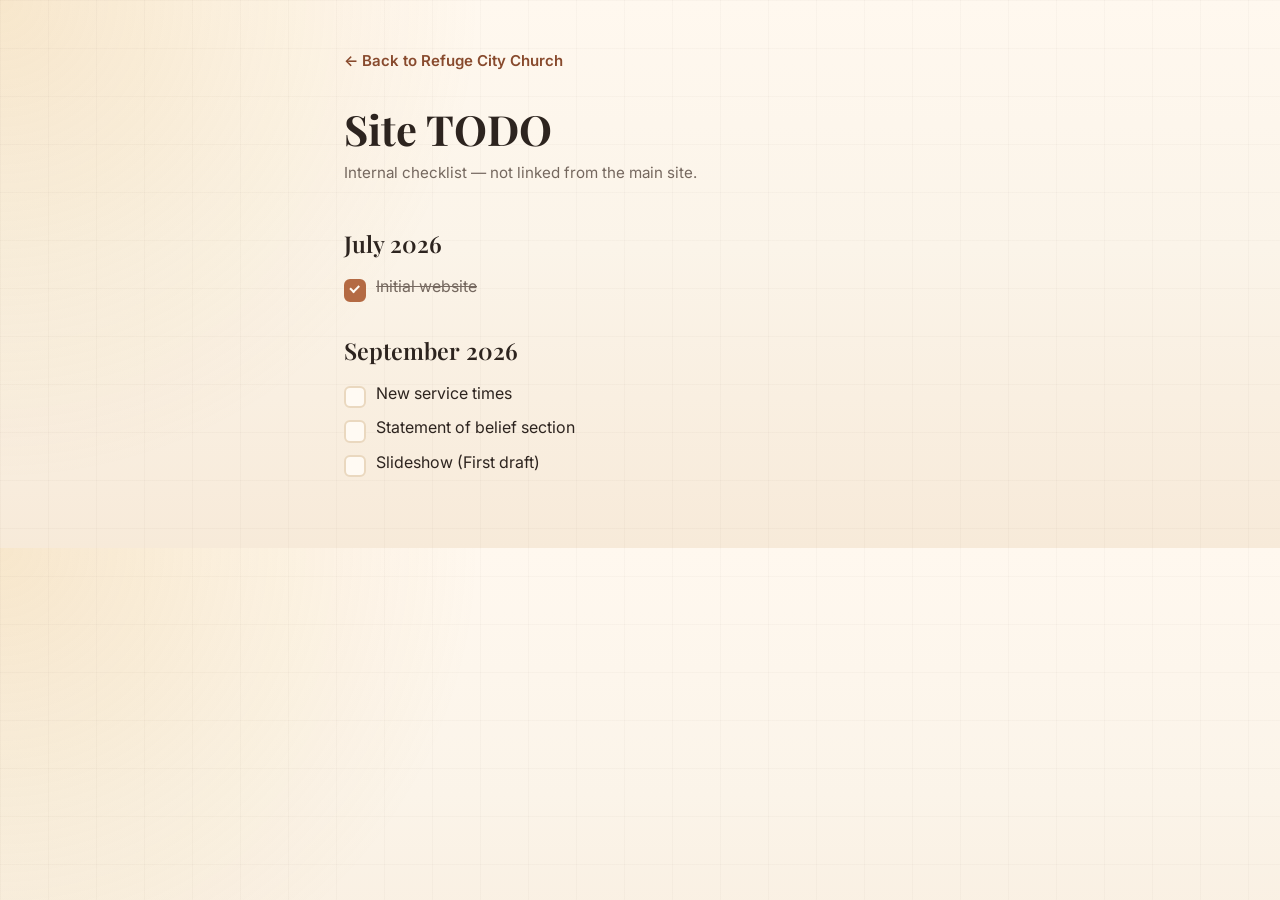
==== todo/index.html @ a8a4a45a "Add README.md for project documentation, create robots.txt to manage search engine indexing, and add" ====
<!DOCTYPE html>
<html lang="en">

<head>
  <meta charset="UTF-8">
  <meta name="viewport" content="width=device-width, initial-scale=1.0">
  <meta name="robots" content="noindex, nofollow">
  <title>Site TODO | Refuge City Church</title>
  <link rel="preconnect" href="https://fonts.googleapis.com">
  <link rel="preconnect" href="https://fonts.gstatic.com" crossorigin="">
  <link
    href="https://fonts.googleapis.com/css2?family=Inter:wght@400;500;600;700;800&family=Playfair+Display:wght@600;700&display=swap"
    rel="stylesheet">
  <style>
    :root {
      --color-cream: #fbf4e9;
      --color-sand: #ead8bf;
      --color-clay: #b46a43;
      --color-clay-dark: #884a2d;
      --color-ink: #2d241f;
      --color-muted: #75685f;
      --color-white: #fffaf3;
      --color-gold: #d9a441;
    }

    * {
      box-sizing: border-box;
    }

    body {
      margin: 0;
      color: var(--color-ink);
      background:
        radial-gradient(circle at top left, rgba(217, 164, 65, 0.2), transparent 30rem),
        linear-gradient(180deg, #fff8ef 0%, var(--color-cream) 45%, #f7ead9 100%);
      font-family: "Inter", Arial, sans-serif;
      line-height: 1.6;
    }

    body::before {
      content: "";
      position: fixed;
      inset: 0;
      z-index: -1;
      background-image:
        linear-gradient(rgba(45, 36, 31, 0.025) 1px, transparent 1px),
        linear-gradient(90deg, rgba(45, 36, 31, 0.025) 1px, transparent 1px);
      background-size: 48px 48px;
    }

    .todo-page {
      max-width: 40rem;
      margin: 0 auto;
      padding: 3rem 1.5rem 4rem;
    }

    .todo-back {
      display: inline-block;
      margin-bottom: 2rem;
      color: var(--color-clay-dark);
      font-size: 0.94rem;
      font-weight: 600;
      text-decoration: none;
    }

    .todo-back:hover {
      color: var(--color-clay);
      text-decoration: underline;
    }

    .todo-page h1 {
      margin: 0 0 0.5rem;
      font-family: "Playfair Display", Georgia, serif;
      font-size: clamp(2rem, 4vw, 2.6rem);
      font-weight: 700;
      line-height: 1.15;
    }

    .todo-note {
      margin: 0 0 2.5rem;
      color: var(--color-muted);
      font-size: 0.95rem;
    }

    .todo-content h2 {
      margin: 2rem 0 0.75rem;
      font-family: "Playfair Display", Georgia, serif;
      font-size: 1.45rem;
      font-weight: 600;
      color: var(--color-ink);
    }

    .todo-list {
      margin: 0;
      padding: 0;
      list-style: none;
    }

    .todo-list li {
      position: relative;
      margin: 0.55rem 0;
      padding-left: 2rem;
      color: var(--color-ink);
    }

    .todo-list li::before {
      content: "";
      position: absolute;
      top: 0.3rem;
      left: 0;
      width: 1.15rem;
      height: 1.15rem;
      border: 2px solid var(--color-sand);
      border-radius: 6px;
      background: var(--color-white);
    }

    .todo-list li.done::before {
      border-color: var(--color-clay);
      background: var(--color-clay);
    }

    .todo-list li.done::after {
      content: "";
      position: absolute;
      top: 0.66rem;
      left: 0.35rem;
      width: 0.42rem;
      height: 0.22rem;
      border-left: 2px solid var(--color-white);
      border-bottom: 2px solid var(--color-white);
      transform: rotate(-45deg);
    }

    .todo-list del {
      color: var(--color-muted);
    }
  </style>
</head>

<body>
  <main class="todo-page">
    <a class="todo-back" href="/">← Back to Refuge City Church</a>
    <h1>Site TODO</h1>
    <p class="todo-note">Internal checklist — not linked from the main site.</p>
    <div class="todo-content">
      <h2>July 2026</h2>
      <ul class="todo-list">
        <li class="done"><del>Initial website</del></li>
      </ul>

      <h2>September 2026</h2>
      <ul class="todo-list">
        <li>New service times</li>
        <li>Statement of belief section</li>
        <li>Slideshow (First draft)</li>
      </ul>
    </div>
  </main>
</body>

</html>
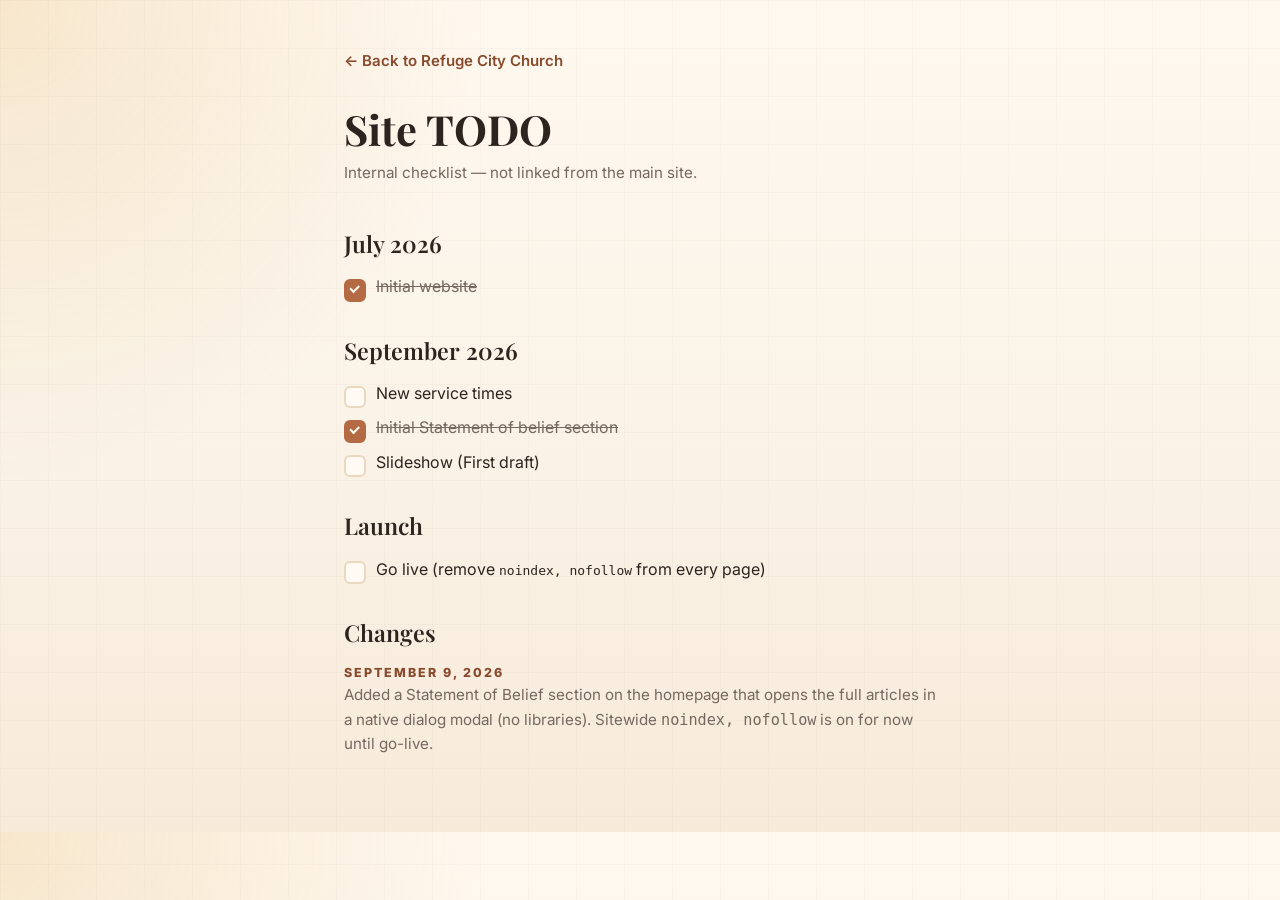
==== commit abe4174f: "Add Statement of Belief modal to homepage Adds a #beliefs section that opens the articles in a nativ" ====
--- a/todo/index.html
+++ b/todo/index.html
@@ -135,6 +135,27 @@
     .todo-list del {
       color: var(--color-muted);
     }
+
+    .todo-changes {
+      margin: 0;
+      padding: 0;
+      list-style: none;
+    }
+
+    .todo-changes li {
+      margin: 0.75rem 0;
+      color: var(--color-muted);
+      font-size: 0.95rem;
+    }
+
+    .todo-change-date {
+      display: block;
+      color: var(--color-clay-dark);
+      font-size: 0.78rem;
+      font-weight: 800;
+      letter-spacing: 0.16em;
+      text-transform: uppercase;
+    }
   </style>
 </head>
 
@@ -152,8 +173,23 @@
       <h2>September 2026</h2>
       <ul class="todo-list">
         <li>New service times</li>
-        <li>Statement of belief section</li>
+        <li class="done"><del>Initial Statement of belief section</del></li>
         <li>Slideshow (First draft)</li>
+      </ul>
+
+      <h2>Launch</h2>
+      <ul class="todo-list">
+        <li>Go live (remove <code>noindex, nofollow</code> from every page)</li>
+      </ul>
+
+      <h2>Changes</h2>
+      <ul class="todo-changes">
+        <li>
+          <span class="todo-change-date">September 9, 2026</span>
+          Added a Statement of Belief section on the homepage that opens the full
+          articles in a native dialog modal (no libraries). Sitewide
+          <code>noindex, nofollow</code> is on for now until go-live.
+        </li>
       </ul>
     </div>
   </main>
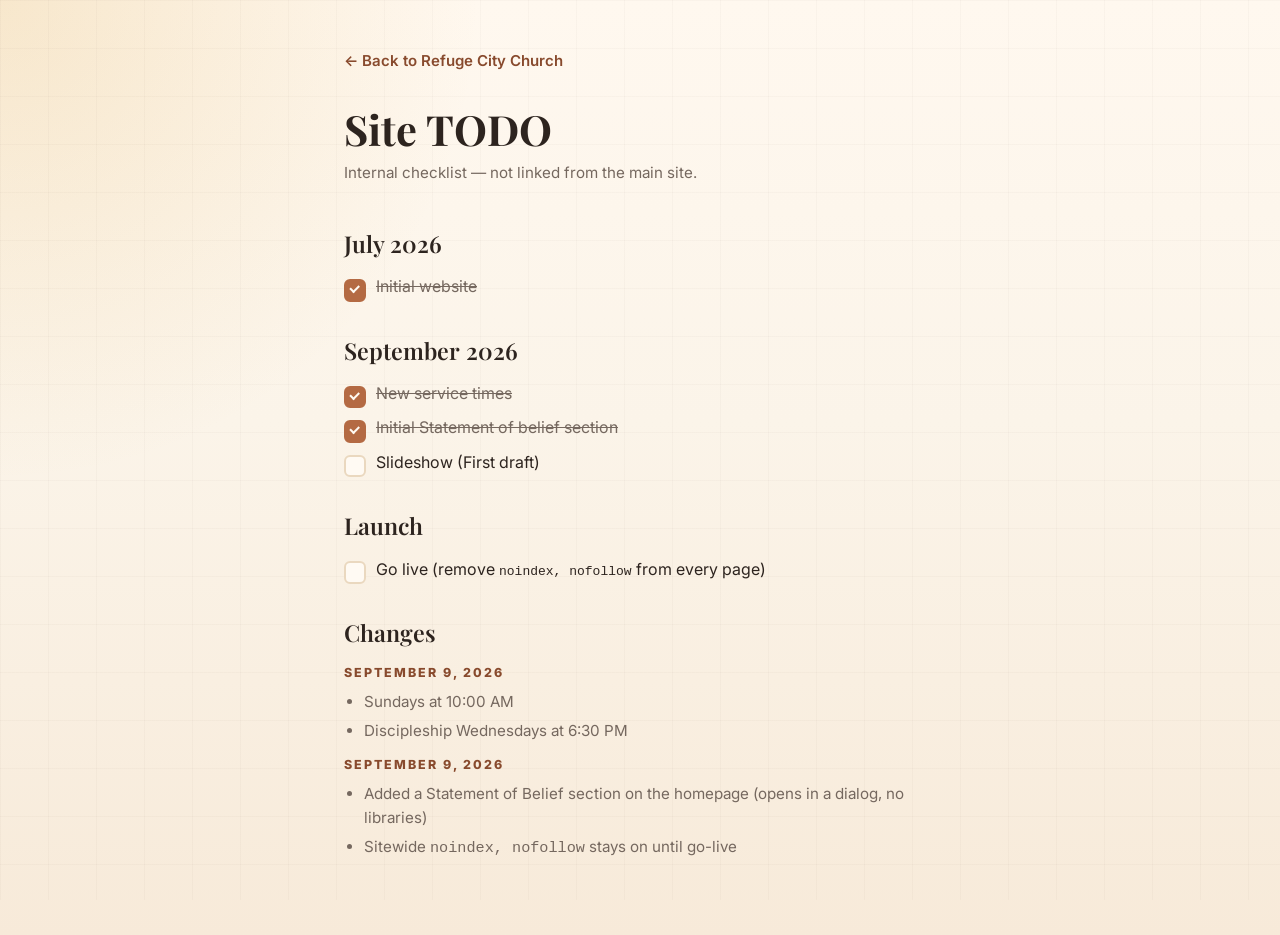
==== commit ddae37ec: "Update service times for Sunday and Discipleship Wednesday. Co-authored-by: Cursor <cursoragent@curs" ====
--- a/todo/index.html
+++ b/todo/index.html
@@ -142,10 +142,22 @@
       list-style: none;
     }
 
-    .todo-changes li {
+    .todo-changes > li {
       margin: 0.75rem 0;
       color: var(--color-muted);
       font-size: 0.95rem;
+    }
+
+    .todo-changes ul {
+      margin: 0.4rem 0 0;
+      padding-left: 1.25rem;
+    }
+
+    .todo-changes ul li {
+      margin: 0.3rem 0;
+      color: var(--color-muted);
+      font-size: 0.95rem;
+      list-style: disc;
     }
 
     .todo-change-date {
@@ -172,7 +184,7 @@
 
       <h2>September 2026</h2>
       <ul class="todo-list">
-        <li>New service times</li>
+        <li class="done"><del>New service times</del></li>
         <li class="done"><del>Initial Statement of belief section</del></li>
         <li>Slideshow (First draft)</li>
       </ul>
@@ -186,9 +198,17 @@
       <ul class="todo-changes">
         <li>
           <span class="todo-change-date">September 9, 2026</span>
-          Added a Statement of Belief section on the homepage that opens the full
-          articles in a native dialog modal (no libraries). Sitewide
-          <code>noindex, nofollow</code> is on for now until go-live.
+          <ul>
+            <li>Sundays at 10:00 AM</li>
+            <li>Discipleship Wednesdays at 6:30 PM</li>
+          </ul>
+        </li>
+        <li>
+          <span class="todo-change-date">September 9, 2026</span>
+          <ul>
+            <li>Added a Statement of Belief section on the homepage (opens in a dialog, no libraries)</li>
+            <li>Sitewide <code>noindex, nofollow</code> stays on until go-live</li>
+          </ul>
         </li>
       </ul>
     </div>
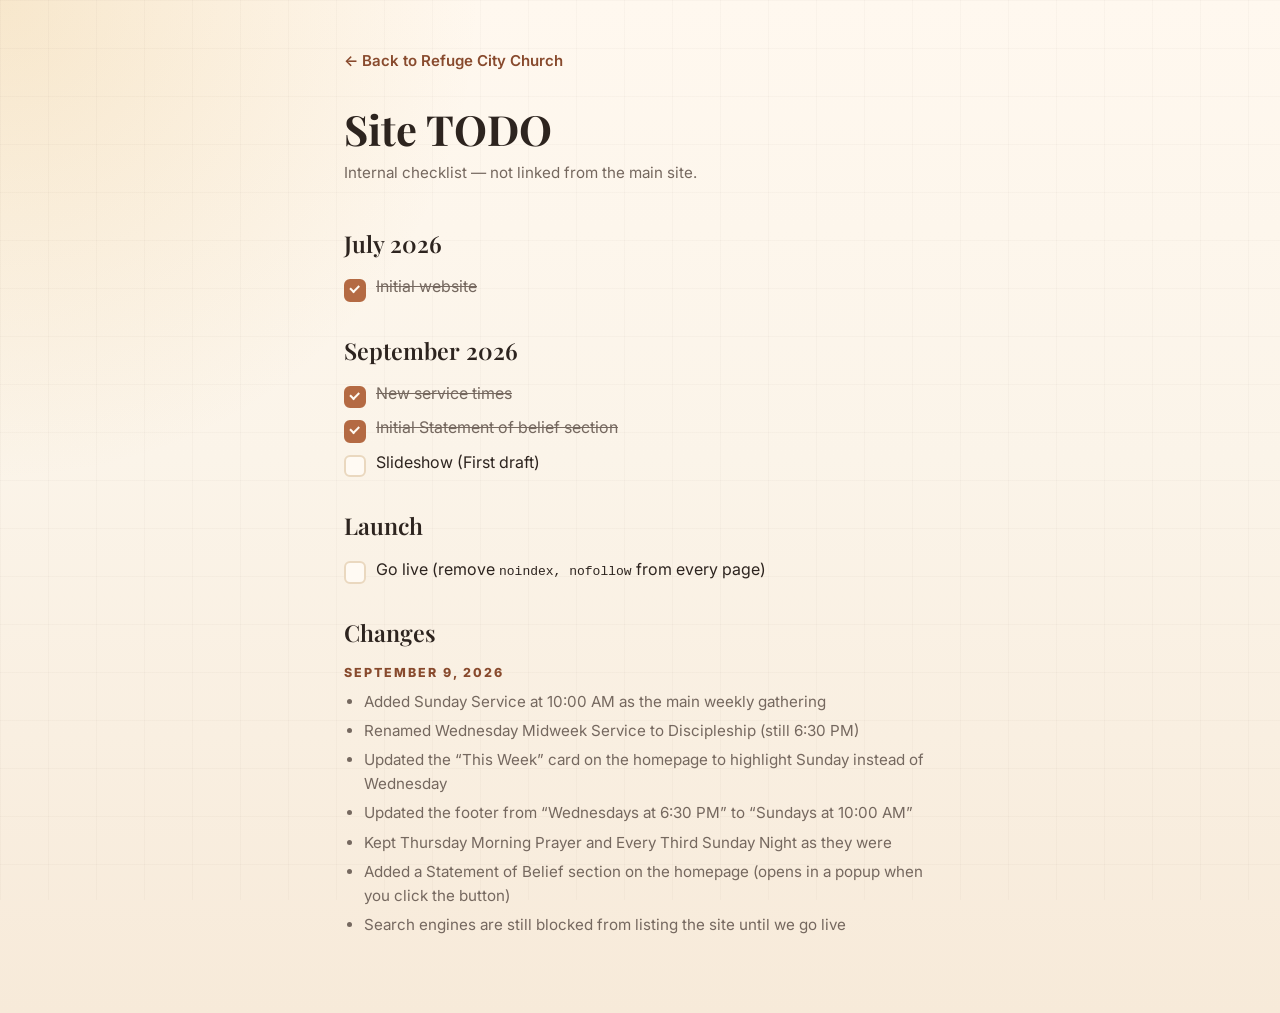
==== commit 12ee4a7c: "Clarify same-day Changes bullets for the pastor. Co-authored-by: Cursor <cursoragent@cursor.com>" ====
--- a/todo/index.html
+++ b/todo/index.html
@@ -199,15 +199,13 @@
         <li>
           <span class="todo-change-date">September 9, 2026</span>
           <ul>
-            <li>Sundays at 10:00 AM</li>
-            <li>Discipleship Wednesdays at 6:30 PM</li>
-          </ul>
-        </li>
-        <li>
-          <span class="todo-change-date">September 9, 2026</span>
-          <ul>
-            <li>Added a Statement of Belief section on the homepage (opens in a dialog, no libraries)</li>
-            <li>Sitewide <code>noindex, nofollow</code> stays on until go-live</li>
+            <li>Added Sunday Service at 10:00 AM as the main weekly gathering</li>
+            <li>Renamed Wednesday Midweek Service to Discipleship (still 6:30 PM)</li>
+            <li>Updated the “This Week” card on the homepage to highlight Sunday instead of Wednesday</li>
+            <li>Updated the footer from “Wednesdays at 6:30 PM” to “Sundays at 10:00 AM”</li>
+            <li>Kept Thursday Morning Prayer and Every Third Sunday Night as they were</li>
+            <li>Added a Statement of Belief section on the homepage (opens in a popup when you click the button)</li>
+            <li>Search engines are still blocked from listing the site until we go live</li>
           </ul>
         </li>
       </ul>
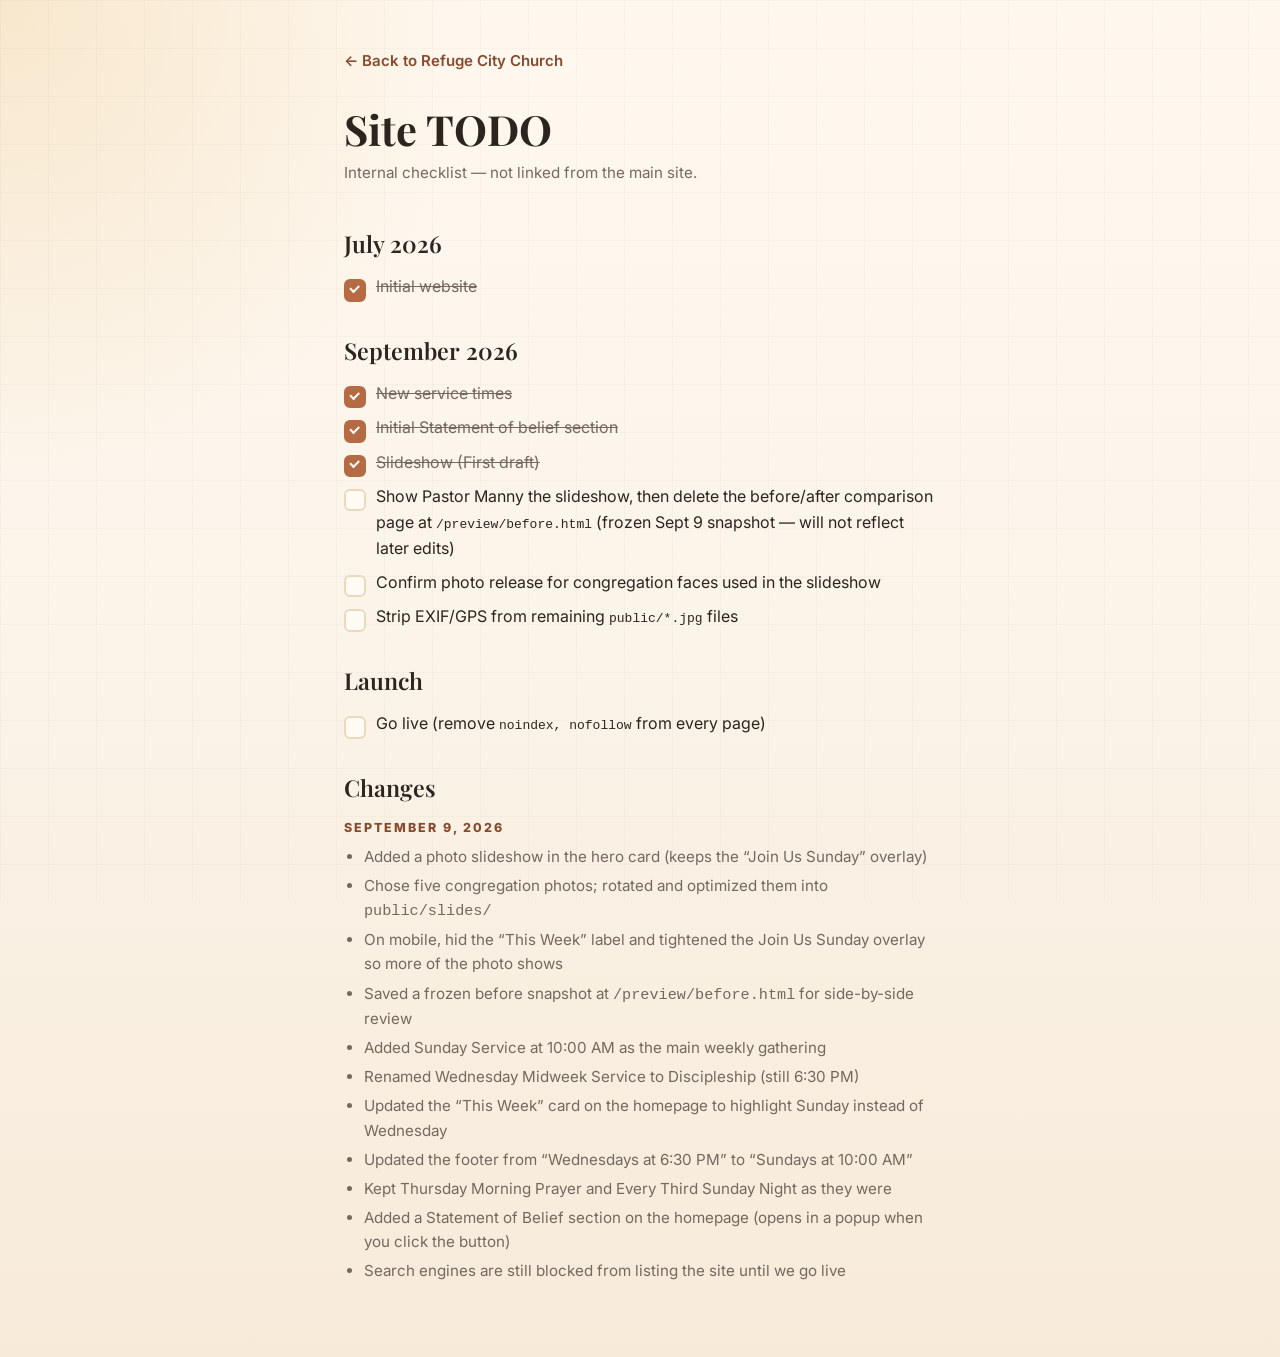
==== commit 54437cbd: "Add hero photo slideshow with before snapshot for review. Co-authored-by: Cursor <cursoragent@cursor" ====
--- a/todo/index.html
+++ b/todo/index.html
@@ -186,7 +186,14 @@
       <ul class="todo-list">
         <li class="done"><del>New service times</del></li>
         <li class="done"><del>Initial Statement of belief section</del></li>
-        <li>Slideshow (First draft)</li>
+        <li class="done"><del>Slideshow (First draft)</del></li>
+        <li>
+          Show Pastor Manny the slideshow, then delete the before/after comparison page at
+          <code>/preview/before.html</code>
+          (frozen Sept 9 snapshot — will not reflect later edits)
+        </li>
+        <li>Confirm photo release for congregation faces used in the slideshow</li>
+        <li>Strip EXIF/GPS from remaining <code>public/*.jpg</code> files</li>
       </ul>
 
       <h2>Launch</h2>
@@ -199,6 +206,10 @@
         <li>
           <span class="todo-change-date">September 9, 2026</span>
           <ul>
+            <li>Added a photo slideshow in the hero card (keeps the “Join Us Sunday” overlay)</li>
+            <li>Chose five congregation photos; rotated and optimized them into <code>public/slides/</code></li>
+            <li>On mobile, hid the “This Week” label and tightened the Join Us Sunday overlay so more of the photo shows</li>
+            <li>Saved a frozen before snapshot at <code>/preview/before.html</code> for side-by-side review</li>
             <li>Added Sunday Service at 10:00 AM as the main weekly gathering</li>
             <li>Renamed Wednesday Midweek Service to Discipleship (still 6:30 PM)</li>
             <li>Updated the “This Week” card on the homepage to highlight Sunday instead of Wednesday</li>
